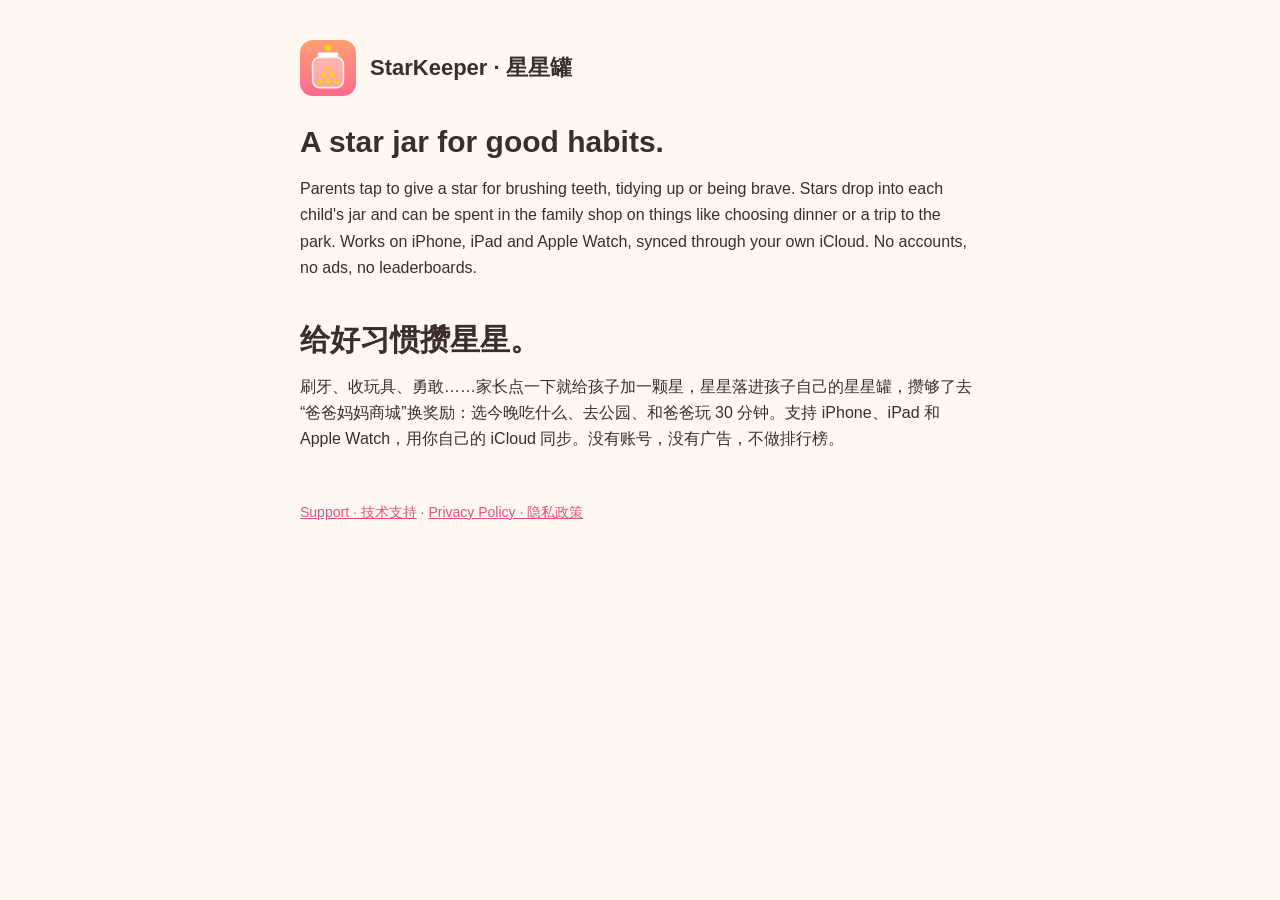
==== index.html @ c9a008c3 "StarKeeper privacy policy and support pages Co-Authored-By: Claude Opus 5.5 <noreply@anthropic.com>" ====
<!doctype html>
<html lang="en">
<head>
<meta charset="utf-8">
<meta name="viewport" content="width=device-width, initial-scale=1">
<title>StarKeeper · 星星罐</title>
<link rel="icon" href="icon.png">
<link rel="stylesheet" href="style.css">
</head>
<body>
<main>
<header><img src="icon.png" alt=""><a class="home" href="./">StarKeeper · 星星罐</a></header>
<h1>A star jar for good habits.</h1>
<p>Parents tap to give a star for brushing teeth, tidying up or being brave. Stars drop into each child's jar and can be spent in the family shop on things like choosing dinner or a trip to the park. Works on iPhone, iPad and Apple Watch, synced through your own iCloud. No accounts, no ads, no leaderboards.</p>
<h1 lang="zh-Hans" style="margin-top:40px">给好习惯攒星星。</h1>
<p lang="zh-Hans">刷牙、收玩具、勇敢……家长点一下就给孩子加一颗星，星星落进孩子自己的星星罐，攒够了去“爸爸妈妈商城”换奖励：选今晚吃什么、去公园、和爸爸玩 30 分钟。支持 iPhone、iPad 和 Apple Watch，用你自己的 iCloud 同步。没有账号，没有广告，不做排行榜。</p>
<footer><a href="support.html">Support · 技术支持</a> · <a href="privacy.html">Privacy Policy · 隐私政策</a></footer>
</main>
</body>
</html>
---- style.css ----
:root { --bg:#FFF8F0; --card:#FFFDF9; --ink:#3A2E2A; --muted:#7A6A62; --accent:#E2557A; --line:#F0E2D6; }
@media (prefers-color-scheme: dark) {
  :root { --bg:#1C1517; --card:#261D20; --ink:#F2E9E4; --muted:#B9A8A1; --accent:#FF8AA6; --line:#3A2C30; }
}
* { box-sizing: border-box; }
body { margin:0; background:var(--bg); color:var(--ink); font:16px/1.65 -apple-system, BlinkMacSystemFont, "Segoe UI", "PingFang SC", sans-serif; }
main { max-width:720px; margin:0 auto; padding:40px 20px 80px; }
header { display:flex; align-items:center; gap:14px; margin-bottom:28px; flex-wrap:wrap; }
header img { width:56px; height:56px; border-radius:13px; }
header a.home { color:inherit; text-decoration:none; font-weight:700; font-size:22px; }
header nav { margin-left:auto; font-size:14px; }
h1 { font-size:30px; line-height:1.2; margin:0 0 6px; }
h2 { font-size:19px; margin:32px 0 8px; }
p, li { color:var(--ink); }
.muted { color:var(--muted); font-size:14px; }
a { color:var(--accent); }
.card { background:var(--card); border:1px solid var(--line); border-radius:14px; padding:18px 20px; margin:16px 0; }
ul, ol { padding-left:22px; }
hr { border:none; border-top:1px solid var(--line); margin:48px 0; }
footer { margin-top:48px; font-size:14px; color:var(--muted); }
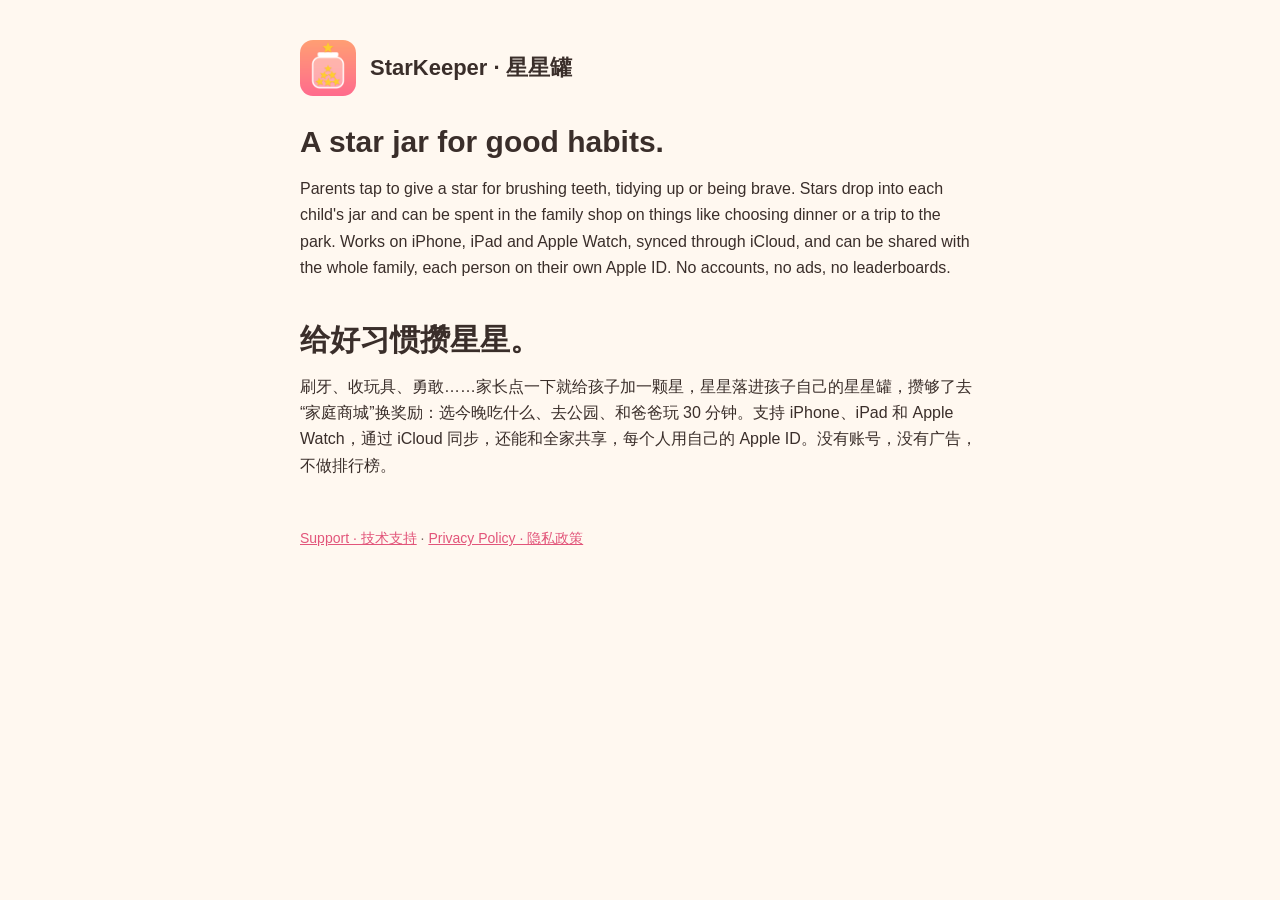
==== commit edea6fd3: "StarKeeper 1.1: family sharing, StarKeeper Pro, Family Shop Co-Authored-By: Claude Opus 5.5 <noreply" ====
--- a/index.html
+++ b/index.html
@@ -11,9 +11,9 @@
 <main>
 <header><img src="icon.png" alt=""><a class="home" href="./">StarKeeper · 星星罐</a></header>
 <h1>A star jar for good habits.</h1>
-<p>Parents tap to give a star for brushing teeth, tidying up or being brave. Stars drop into each child's jar and can be spent in the family shop on things like choosing dinner or a trip to the park. Works on iPhone, iPad and Apple Watch, synced through your own iCloud. No accounts, no ads, no leaderboards.</p>
+<p>Parents tap to give a star for brushing teeth, tidying up or being brave. Stars drop into each child's jar and can be spent in the family shop on things like choosing dinner or a trip to the park. Works on iPhone, iPad and Apple Watch, synced through iCloud, and can be shared with the whole family, each person on their own Apple ID. No accounts, no ads, no leaderboards.</p>
 <h1 lang="zh-Hans" style="margin-top:40px">给好习惯攒星星。</h1>
-<p lang="zh-Hans">刷牙、收玩具、勇敢……家长点一下就给孩子加一颗星，星星落进孩子自己的星星罐，攒够了去“爸爸妈妈商城”换奖励：选今晚吃什么、去公园、和爸爸玩 30 分钟。支持 iPhone、iPad 和 Apple Watch，用你自己的 iCloud 同步。没有账号，没有广告，不做排行榜。</p>
+<p lang="zh-Hans">刷牙、收玩具、勇敢……家长点一下就给孩子加一颗星，星星落进孩子自己的星星罐，攒够了去“家庭商城”换奖励：选今晚吃什么、去公园、和爸爸玩 30 分钟。支持 iPhone、iPad 和 Apple Watch，通过 iCloud 同步，还能和全家共享，每个人用自己的 Apple ID。没有账号，没有广告，不做排行榜。</p>
 <footer><a href="support.html">Support · 技术支持</a> · <a href="privacy.html">Privacy Policy · 隐私政策</a></footer>
 </main>
 </body>
